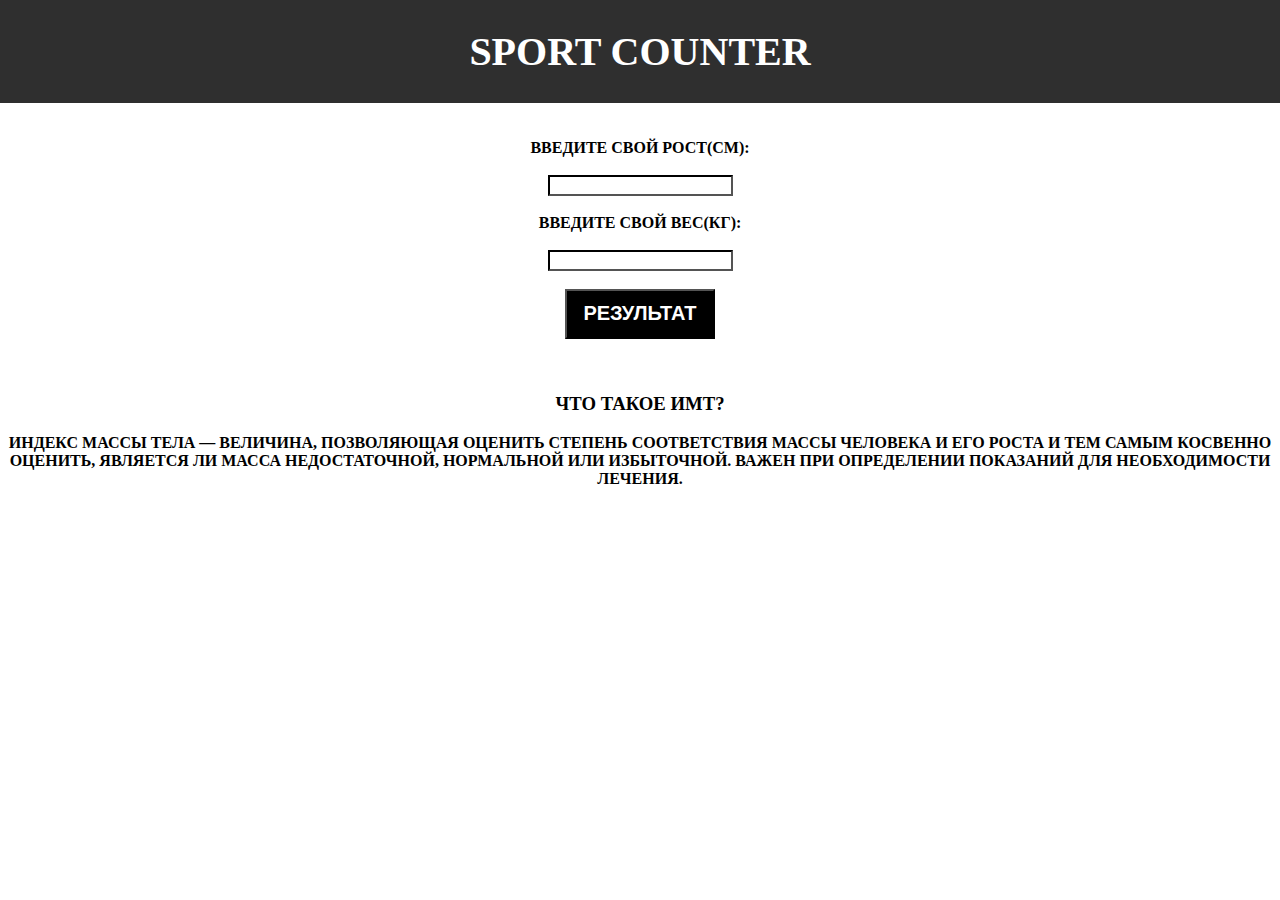
==== imt.html @ 0d4a18c3 "Add files via upload" ====
<!DOCTYPE html>
<html>
    <head>
        <title>Sport Counter - спортивный калькулятор</title>
        <style>
            body {
text-transform:uppercase;
font-weight:bold;
margin:0;
text-align:center;
}
#header {
    background-color:#2f2f2f;
    padding-top:1px;
    padding-bottom:1px;
}
#header h1 {
    color:white;
    text-align:center;
    font-size:40px;
}
#header a{
    text-decoration:none;
}
#content {
    background-color:white;
}
input{
    
    border-width:2px;
    border-color:black;
}
button{
    background-color:black;
    color:white;
    text-transform:uppercase;
    font-weight:bold;
    width:150px;
    height:50px;
    font-size:20px;
}
#d{
    color:green;
}
#r{
    color:green;
}
        </style>
        <script>
            function imt() {
    var a = document.getElementById('height').value;
    var b = document.getElementById('weight').value;
    var am=a/100
var c = b/(am*am);
var result = "Ваш ИМТ: " + c;
document.getElementById('r').innerHTML = result;
if (c<18.5){
    var d = "Дефицит массы тела";
}
if ((c>=18.5)&&(c<25)){
    var d = "Нормальная масса тела";
}
if ((c>=25)&&(c<30)){
    var d = "Предожирение";
}
if ((c>=30)&&(c<35)){
    var d = "Ожирение первой степени";
}
if ((c>=35)&&(c<40)){
    var d = "Ожирение второй степени";
}
if (c>40){
    var d = "Ожирение третьей степени";
}
document.getElementById('d').innerHTML = d;
}
        </script>
    </head>
    <body>
        <div id="header">
            <a href="mobile.html"><h1>Sport Counter</h1></a>
        
        </div>
        <div id="content">
        <br />
        <br />
        <div id="inp">Введите свой рост(см):</div>
        <br />
            <input id="height">
            <br />
            <br />
            <div id="inp">Введите свой вес(кг):</div>
            <br />
            <input id="weight">
            <br />
            <br />
            <button onclick="imt()">Результат</button>
            <br />
            <br />
            <div id="r"></div>
            <br />
            <div id="d"></div>
            <div id="about"><h3>Что такое имт?</h3>
                Индекс массы тела — величина, позволяющая оценить степень соответствия массы человека и его роста и тем самым косвенно оценить, является ли масса недостаточной, нормальной или избыточной. Важен при определении показаний для необходимости лечения.
            </div>
        </div>
    </body>
</html>
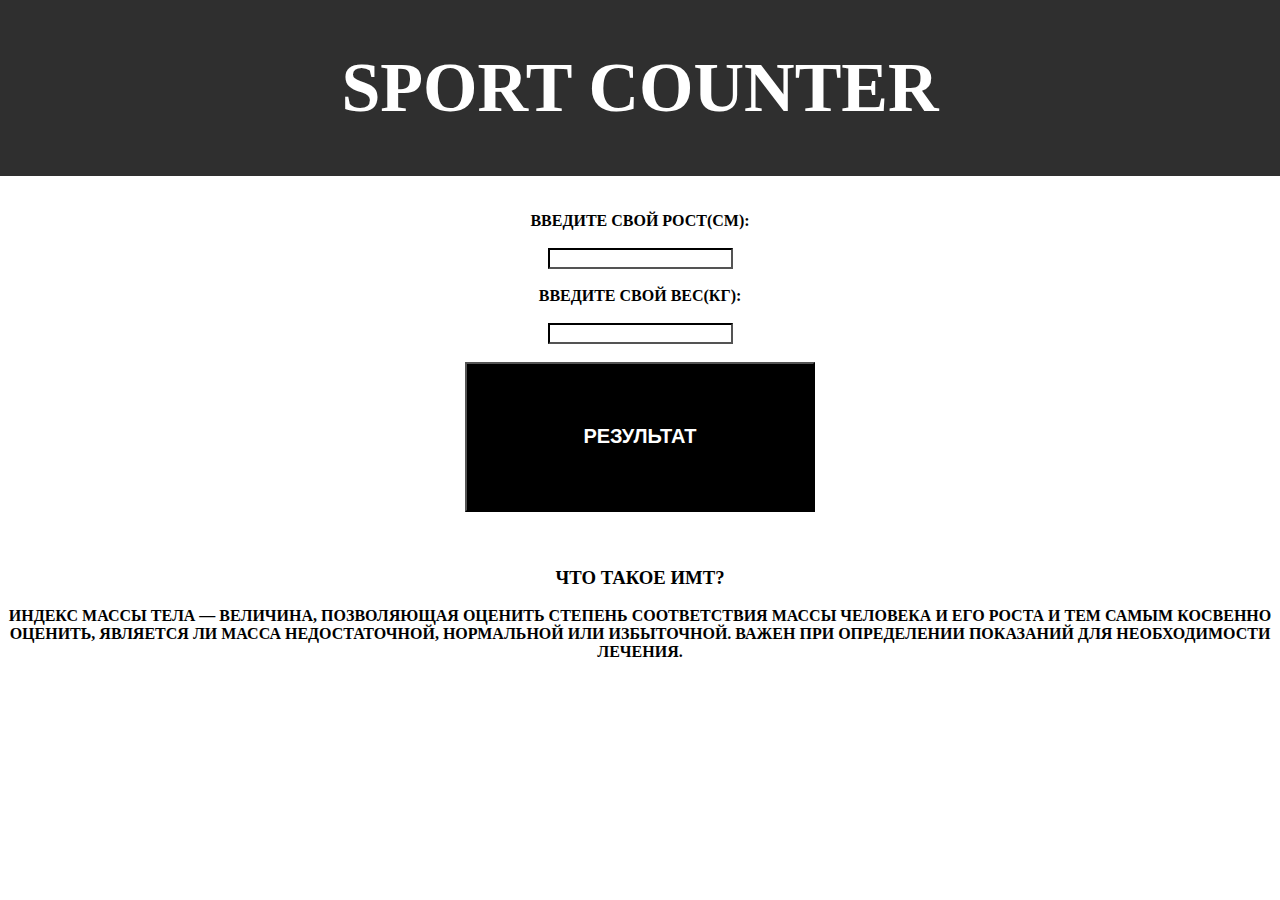
==== commit 956d6444: "Update imt.html" ====
--- a/imt.html
+++ b/imt.html
@@ -17,7 +17,7 @@
 #header h1 {
     color:white;
     text-align:center;
-    font-size:40px;
+    font-size:70px;
 }
 #header a{
     text-decoration:none;
@@ -35,8 +35,8 @@
     color:white;
     text-transform:uppercase;
     font-weight:bold;
-    width:150px;
-    height:50px;
+    width:350px;
+    height:150px;
     font-size:20px;
 }
 #d{
@@ -105,4 +105,4 @@
             </div>
         </div>
     </body>
-</html>+</html>
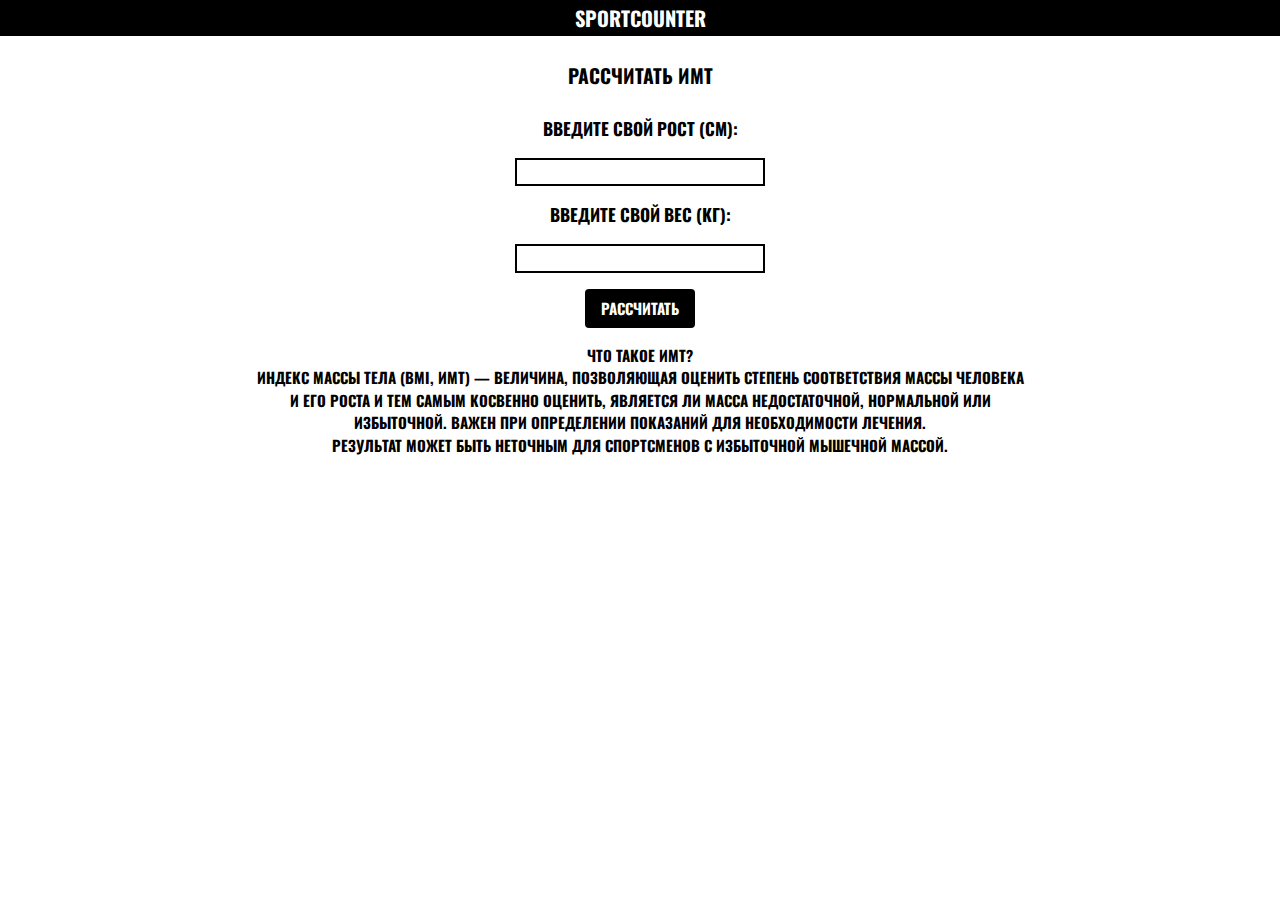
==== commit 4274defd: "Add files via upload" ====
--- a/imt.html
+++ b/imt.html
@@ -1,108 +1,52 @@
 <!DOCTYPE html>
 <html>
-    <head>
-        <title>Sport Counter - спортивный калькулятор</title>
-        <style>
-            body {
-text-transform:uppercase;
-font-weight:bold;
-margin:0;
-text-align:center;
-}
-#header {
-    background-color:#2f2f2f;
-    padding-top:1px;
-    padding-bottom:1px;
-}
-#header h1 {
-    color:white;
-    text-align:center;
-    font-size:70px;
-}
-#header a{
-    text-decoration:none;
-}
-#content {
-    background-color:white;
-}
-input{
-    
-    border-width:2px;
-    border-color:black;
-}
-button{
-    background-color:black;
-    color:white;
-    text-transform:uppercase;
-    font-weight:bold;
-    width:350px;
-    height:150px;
-    font-size:20px;
-}
-#d{
-    color:green;
-}
-#r{
-    color:green;
-}
-        </style>
-        <script>
-            function imt() {
-    var a = document.getElementById('height').value;
-    var b = document.getElementById('weight').value;
-    var am=a/100
-var c = b/(am*am);
-var result = "Ваш ИМТ: " + c;
-document.getElementById('r').innerHTML = result;
-if (c<18.5){
-    var d = "Дефицит массы тела";
-}
-if ((c>=18.5)&&(c<25)){
-    var d = "Нормальная масса тела";
-}
-if ((c>=25)&&(c<30)){
-    var d = "Предожирение";
-}
-if ((c>=30)&&(c<35)){
-    var d = "Ожирение первой степени";
-}
-if ((c>=35)&&(c<40)){
-    var d = "Ожирение второй степени";
-}
-if (c>40){
-    var d = "Ожирение третьей степени";
-}
-document.getElementById('d').innerHTML = d;
-}
-        </script>
-    </head>
-    <body>
-        <div id="header">
-            <a href="mobile.html"><h1>Sport Counter</h1></a>
-        
-        </div>
-        <div id="content">
-        <br />
-        <br />
-        <div id="inp">Введите свой рост(см):</div>
-        <br />
-            <input id="height">
-            <br />
-            <br />
-            <div id="inp">Введите свой вес(кг):</div>
-            <br />
-            <input id="weight">
-            <br />
-            <br />
-            <button onclick="imt()">Результат</button>
-            <br />
-            <br />
-            <div id="r"></div>
-            <br />
-            <div id="d"></div>
-            <div id="about"><h3>Что такое имт?</h3>
-                Индекс массы тела — величина, позволяющая оценить степень соответствия массы человека и его роста и тем самым косвенно оценить, является ли масса недостаточной, нормальной или избыточной. Важен при определении показаний для необходимости лечения.
-            </div>
-        </div>
-    </body>
+  <head>
+    <title>Рассчитать ИМТ (Индекс Массы Тела) - SportCounter</title>
+    <meta charset="utf-8">
+    <meta http-equiv="X-UA-Compatible" content="IE=edge">
+    <meta name="viewport" content="width=device-width, initial-scale=1">
+    <link rel="shortcut icon" type="image/x-icon" href="img/logo.jpg">
+    <link rel="stylesheet" href="https://www.w3schools.com/w3css/4/w3.css">
+    <link rel="stylesheet" type="text/css" href="css/imt.css">
+    <link href="https://fonts.googleapis.com/css?family=Oswald&display=swap" rel="stylesheet">
+    <script src="https://ajax.googleapis.com/ajax/libs/jquery/3.4.1/jquery.min.js"></script>
+  </head>
+  <body>
+    <header>
+      SportCounter
+    </header>
+    <div class="name">
+      Рассчитать ИМТ
+    </div>
+    <article id="calculator">
+    <div class="aboutInput">
+    Введите свой рост (см):
+    </div>
+    <div class="input w3-panel w3-mobile">
+    <input>
+    </div>
+    <div class="aboutInput">
+    Введите свой вес (кг):
+    </div>
+    <div class="input w3-panel w3-mobile">
+    <input>
+    </div>
+    <div class="buttonDiv w3-panel">
+<button class="w3-btn w3-black w3-round" onclick="imtCalculation">РАССЧИТАТЬ</button>
+    </div>
+    </article>
+    <article id="result">
+
+    </article>
+    <article id="aboutResult">
+
+    </article>
+    <article class="about w3-content w3-panel" style="max-width:800px">
+      <div>
+        Что такое ИМТ? <br>
+        Индекс массы тела (BMI, ИМТ) — величина, позволяющая оценить степень соответствия массы человека и его роста и тем самым косвенно оценить, является ли масса недостаточной, нормальной или избыточной. Важен при определении показаний для необходимости лечения. <br>
+        Результат может быть неточным для спортсменов с избыточной мышечной массой.
+      </div>
+    </article>
+  </body>
 </html>
--- a/css/imt.css
+++ b/css/imt.css
@@ -0,0 +1,25 @@
+body {
+  background-color: white;
+  text-align: center;
+  margin: 0;
+  font-weight: bold;
+  text-transform: uppercase;
+  font-family: 'Oswald', sans-serif;
+}
+header {
+background-color: black;
+color: white;
+font-size: 135%;
+padding: 3px;
+}
+.name {
+  font-size: 130%;
+  padding: 25px;
+}
+.aboutInput {
+  font-size: 115%;
+}
+input {
+  border: 2px solid black;
+  width: 250px;
+}
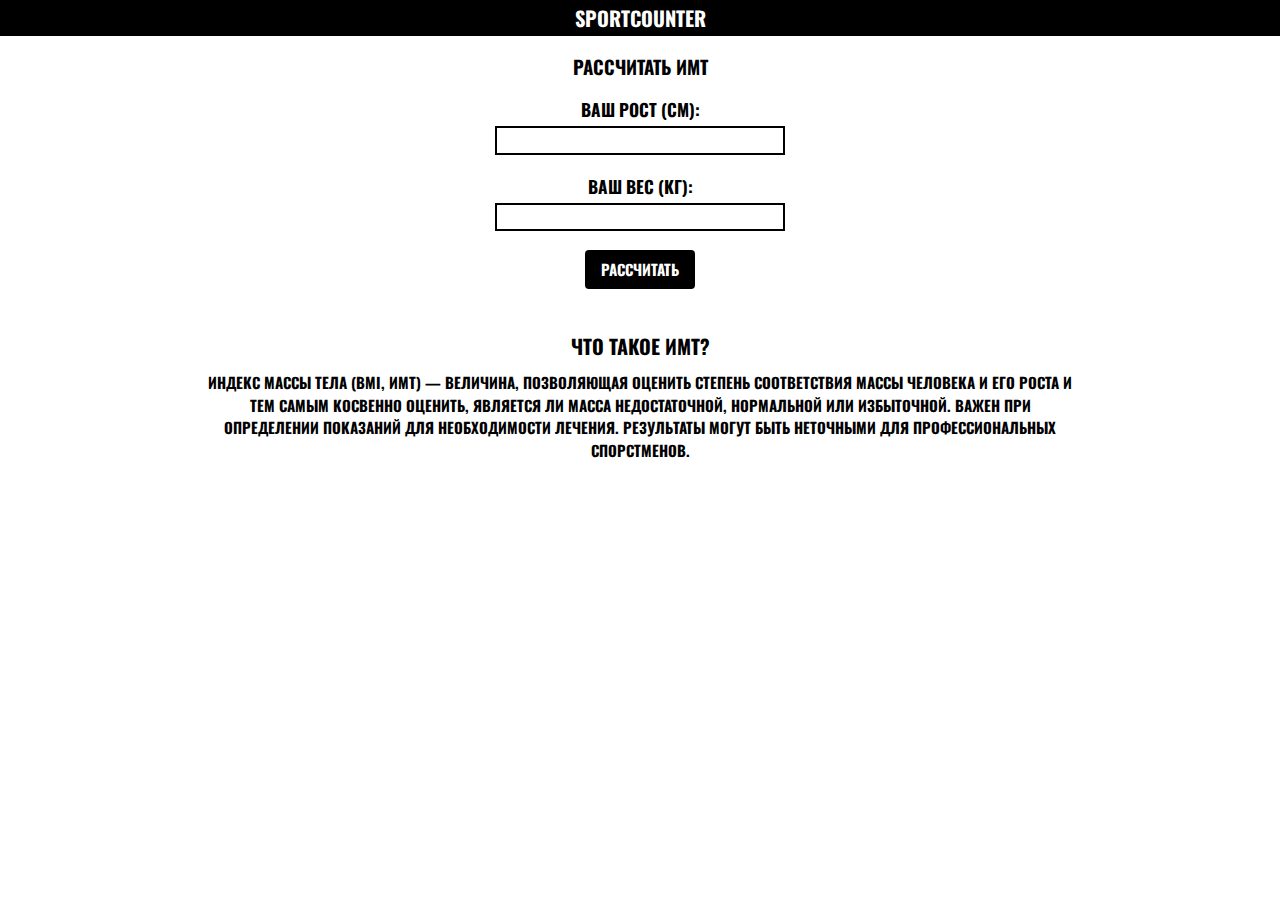
==== commit 28e89feb: "Add files via upload" ====
--- a/imt.html
+++ b/imt.html
@@ -4,6 +4,7 @@
     <title>Рассчитать ИМТ (Индекс Массы Тела) - SportCounter</title>
     <meta charset="utf-8">
     <meta http-equiv="X-UA-Compatible" content="IE=edge">
+    <script src="js/imt.js"></script>
     <meta name="viewport" content="width=device-width, initial-scale=1">
     <link rel="shortcut icon" type="image/x-icon" href="img/logo.jpg">
     <link rel="stylesheet" href="https://www.w3schools.com/w3css/4/w3.css">
@@ -12,41 +13,42 @@
     <script src="https://ajax.googleapis.com/ajax/libs/jquery/3.4.1/jquery.min.js"></script>
   </head>
   <body>
-    <header>
-      SportCounter
-    </header>
-    <div class="name">
-      Рассчитать ИМТ
+<header>
+  Sportcounter
+</header>
+<article class="calculator w3-container w3-content" style="max-width: 900px">
+  <section class="name w3-panel">
+    Рассчитать ИМТ
+  </section>
+  <section class="inputSection w3-panel">
+    <label>Ваш рост (см):</label>
+    <div class="inputAround"><input class="input w3-mobile" id="height" type="text"></div>
+  </section>
+  <section class="inputSection w3-panel">
+    <label>Ваш вес (кг):</label>
+    <div class="inputAround"><input class="input w3-mobile" id="weight" type="text"></div>
+  </section>
+  <section class="buttonSection w3-panel">
+    <button class="w3-btn w3-black w3-round" onclick="imt()">РАССЧИТАТЬ</button>
+  </section>
+  <section class="result">
+    <div id="resultNumber">
+
     </div>
-    <article id="calculator">
-    <div class="aboutInput">
-    Введите свой рост (см):
+    <div id="goodResult">
+
     </div>
-    <div class="input w3-panel w3-mobile">
-    <input>
+    <div id="badResult">
+
     </div>
-    <div class="aboutInput">
-    Введите свой вес (кг):
-    </div>
-    <div class="input w3-panel w3-mobile">
-    <input>
-    </div>
-    <div class="buttonDiv w3-panel">
-<button class="w3-btn w3-black w3-round" onclick="imtCalculation">РАССЧИТАТЬ</button>
-    </div>
-    </article>
-    <article id="result">
-
-    </article>
-    <article id="aboutResult">
-
-    </article>
-    <article class="about w3-content w3-panel" style="max-width:800px">
-      <div>
-        Что такое ИМТ? <br>
-        Индекс массы тела (BMI, ИМТ) — величина, позволяющая оценить степень соответствия массы человека и его роста и тем самым косвенно оценить, является ли масса недостаточной, нормальной или избыточной. Важен при определении показаний для необходимости лечения. <br>
-        Результат может быть неточным для спортсменов с избыточной мышечной массой.
-      </div>
-    </article>
+  </section>
+</article>
+<article class="about w3-content w3-panel" style="max-width: 900px">
+  <h4>Что такое ИМТ?</h4>
+<div class="text">
+Индекс массы тела (BMI, ИМТ) — величина, позволяющая оценить степень соответствия массы человека и его роста и тем самым косвенно оценить, является ли масса недостаточной, нормальной или избыточной. Важен при определении показаний для необходимости лечения.
+Результаты могут быть неточными для профессиональных спорстменов.
+</div>
+</article>
   </body>
 </html>
--- a/css/imt.css
+++ b/css/imt.css
@@ -7,19 +7,34 @@
   font-family: 'Oswald', sans-serif;
 }
 header {
-background-color: black;
-color: white;
-font-size: 135%;
-padding: 3px;
+  background-color: black;
+  padding: 3px;
+  color: white;
+  font-size: 135%;
 }
 .name {
-  font-size: 130%;
-  padding: 25px;
+  font-size: 125%;
 }
-.aboutInput {
+.inputAround {
+  padding: 3px;
+}
+label {
   font-size: 115%;
 }
 input {
   border: 2px solid black;
-  width: 250px;
+  width: 35%;
 }
+.result {
+  font-size: 120%;
+}
+#goodResult {
+  color: green;
+}
+#badResult {
+  color: red;
+}
+h4 {
+  font-weight: bold;
+  font-family: 'Oswald', sans-serif;
+}
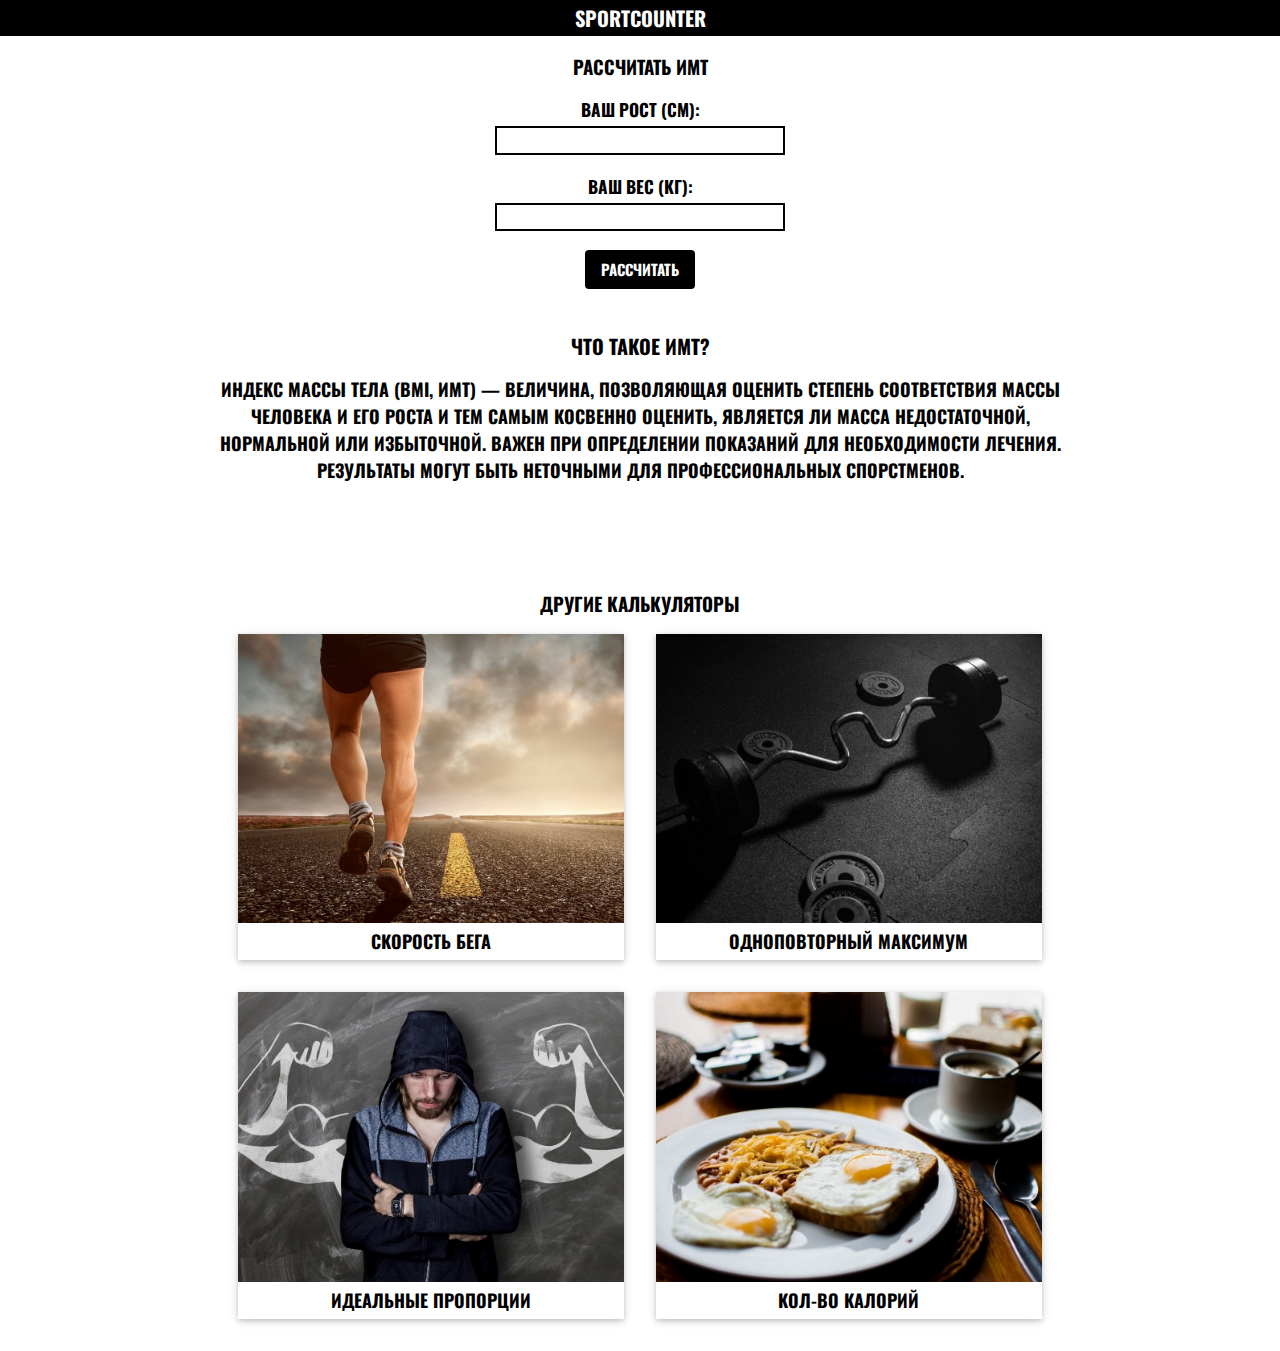
==== commit 0f179f2e: "Add files via upload" ====
--- a/imt.html
+++ b/imt.html
@@ -4,7 +4,7 @@
     <title>Рассчитать ИМТ (Индекс Массы Тела) - SportCounter</title>
     <meta charset="utf-8">
     <meta http-equiv="X-UA-Compatible" content="IE=edge">
-    <script src="js/imt.js"></script>
+    <script src="js/script.js"></script>
     <meta name="viewport" content="width=device-width, initial-scale=1">
     <link rel="shortcut icon" type="image/x-icon" href="img/logo.jpg">
     <link rel="stylesheet" href="https://www.w3schools.com/w3css/4/w3.css">
@@ -50,5 +50,46 @@
 Результаты могут быть неточными для профессиональных спорстменов.
 </div>
 </article>
+<article class="calculators w3-panel w3-content" style="max-width: 900px;">
+<section class="name">
+  Другие калькуляторы
+</section>
+<section class="w3-container">
+  <div class="w3-panel w3-half">
+    <div class="w3-card">
+      <a href="speed.html"><img src="img/2.jpg" alt="" width="100%"></a>
+      <div class="text">
+      <a href="speed.html">Скорость бега</a>
+      </div>
+    </div>
+  </div>
+  <div class="w3-panel w3-half">
+    <div class="w3-card">
+      <a href="max.html"><img src="img/3.jpg" alt="" width="100%"></a>
+      <a href="max.html"><div class="text"></a>
+        Одноповторный максимум
+      </div>
+    </div>
+  </div>
+</section>
+<section class="w3-container">
+  <div class="w3-panel w3-half">
+    <div class="w3-card">
+      <a href="speed.html"><img src="img/4.jpg" alt="" width="100%"></a>
+      <div class="text">
+      <a href="speed.html">Идеальные пропорции</a>
+      </div>
+    </div>
+  </div>
+  <div class="w3-panel w3-half">
+    <div class="w3-card">
+      <a href="speed.html"><img src="img/5.jpg" alt="" width="100%"></a>
+      <div class="text">
+      <a href="speed.html">Кол-во калорий</a>
+      </div>
+    </div>
+  </div>
+</section>
+</article>
   </body>
 </html>
--- a/css/imt.css
+++ b/css/imt.css
@@ -38,3 +38,13 @@
   font-weight: bold;
   font-family: 'Oswald', sans-serif;
 }
+.text {
+  font-size: 120%;
+  padding: 5px;
+}
+.text a {
+  text-decoration: none;
+}
+.calculators {
+  margin-top: 100px;
+}
